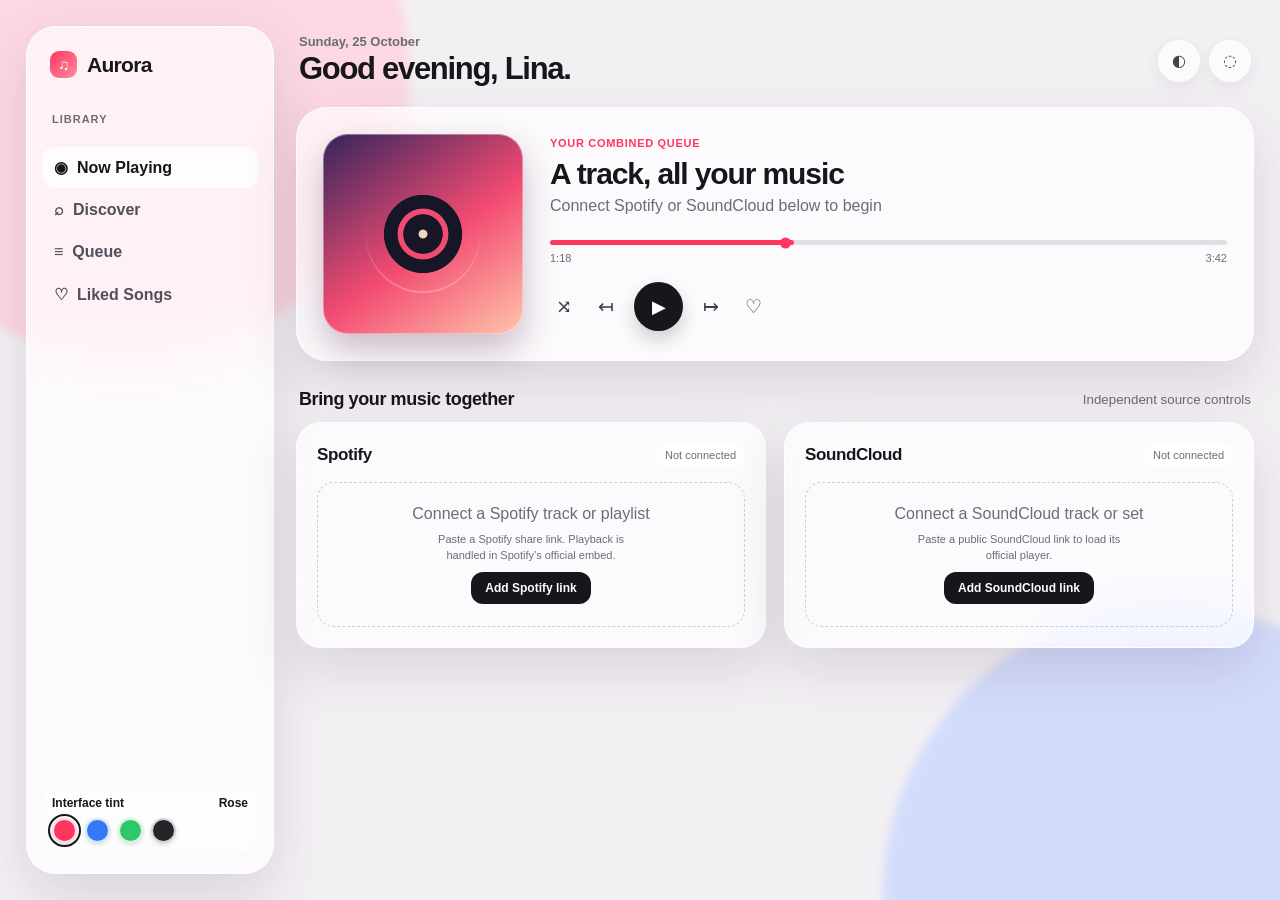
==== aurora-player.html @ c4b3d8cc "Add Aurora PWA assets" ====
<!doctype html>
<html lang="en">
<head>
  <meta charset="utf-8" />
  <meta name="viewport" content="width=device-width,initial-scale=1" />
  <title>Aurora — unified music player</title>
  <meta name="theme-color" content="#ff375f" />
  <link rel="manifest" href="./manifest.webmanifest" />
  <link rel="apple-touch-icon" href="./icon.svg" />
  <style>
    :root { --accent:#ff375f; --accent2:#ff9fb2; --ink:#16161b; --muted:#6c6c75; --card:rgba(255,255,255,.68); --stroke:rgba(255,255,255,.76); --bg:#f3f0f4; --shadow:0 22px 55px rgba(65,38,63,.14); }
    * { box-sizing:border-box } body { margin:0; font-family:-apple-system,BlinkMacSystemFont,"SF Pro Display","Segoe UI",sans-serif; color:var(--ink); background:var(--bg); min-height:100vh; overflow-x:hidden; }
    body:before, body:after { content:""; position:fixed; z-index:-1; filter:blur(4px); border-radius:999px; opacity:.72; } body:before { width:44vw; height:44vw; top:-16vw; left:-12vw; background:#ffd0db; } body:after { width:45vw; height:45vw; right:-14vw; bottom:-22vw; background:#c8d5ff; }
    .app { max-width:1280px; margin:auto; padding:26px; display:grid; grid-template-columns:248px minmax(0,1fr); gap:22px; }
    .glass { background:var(--card); backdrop-filter:blur(28px) saturate(150%); -webkit-backdrop-filter:blur(28px) saturate(150%); border:1px solid var(--stroke); box-shadow:var(--shadow); }
    aside { border-radius:30px; padding:20px 15px; min-height:calc(100vh - 52px); display:flex; flex-direction:column; gap:18px; }
    .brand { display:flex; align-items:center; gap:10px; padding:4px 8px 17px; font-weight:800; font-size:21px; letter-spacing:-.7px; } .brand i{width:27px;height:27px;border-radius:9px;display:grid;place-items:center;background:linear-gradient(135deg,var(--accent),#ff8a9f);color:#fff;font-style:normal;font-size:15px;}
    .navlabel{font-size:11px;text-transform:uppercase;letter-spacing:1px;color:var(--muted);font-weight:700;margin:0 10px 3px} button{font:inherit;border:0;cursor:pointer}.nav button{width:100%;text-align:left;background:transparent;padding:11px 12px;border-radius:13px;color:#50505a;font-weight:600;margin:1px 0}.nav button.active,.nav button:hover{background:rgba(255,255,255,.76);color:var(--ink)}.nav span{margin-right:9px}.setting{margin-top:auto;padding:10px;border-radius:18px;background:rgba(255,255,255,.42)}.setting label{font-size:12px;font-weight:700;display:flex;justify-content:space-between;margin-bottom:8px}.setting input{width:100%;accent-color:var(--accent)}
    main { min-width:0; }.topbar{display:flex;align-items:center;justify-content:space-between;margin:8px 3px 20px}.eyebrow{font-size:13px;color:var(--muted);font-weight:600}.topbar h1{font-size:31px;letter-spacing:-1.3px;margin:2px 0 0}.actions{display:flex;gap:9px}.round{width:42px;height:42px;border-radius:50%;display:grid;place-items:center;background:rgba(255,255,255,.75);color:#444;box-shadow:0 5px 16px rgba(55,40,60,.08)}.round:hover{transform:scale(1.04)}
    .now { border-radius:31px; padding:26px; display:grid; grid-template-columns:200px 1fr; gap:27px; }.art{aspect-ratio:1;border-radius:25px;background:linear-gradient(145deg,#34255e,#f34b71 55%,#ffc5ac);box-shadow:inset 0 0 0 1px rgba(255,255,255,.35),0 16px 35px rgba(85,35,83,.3);display:grid;place-items:center;overflow:hidden}.art div{height:57%;width:57%;border-radius:50%;background:radial-gradient(circle,#f5d7bd 0 5%,#171627 6% 24%,#f04c73 25% 31%,#171627 32% 48%,transparent 49%);box-shadow:0 2px 1px rgba(255,255,255,.25)}.track{display:flex;flex-direction:column;justify-content:center;min-width:0}.source-pill{font-size:11px;letter-spacing:.7px;font-weight:800;color:var(--accent);text-transform:uppercase;margin-bottom:8px}.track h2{font-size:30px;letter-spacing:-1.1px;margin:0;white-space:nowrap;overflow:hidden;text-overflow:ellipsis}.track p{margin:6px 0 25px;color:var(--muted);font-weight:500}.scrub{height:5px;background:rgba(70,70,85,.15);border-radius:10px;position:relative}.scrub:before{content:"";position:absolute;left:0;top:0;width:36%;height:100%;border-radius:inherit;background:var(--accent)}.scrub:after{content:"";position:absolute;left:34%;top:50%;width:11px;height:11px;border-radius:50%;background:var(--accent);transform:translateY(-50%)}.time{font-size:11px;color:var(--muted);display:flex;justify-content:space-between;margin-top:7px}.controls{display:flex;align-items:center;gap:14px;margin-top:18px}.icon{background:transparent;font-size:19px;color:#3d3d45}.play{width:49px;height:49px;border-radius:50%;background:var(--ink);color:#fff;font-size:18px;box-shadow:0 9px 18px rgba(30,30,35,.2)}
    .sectionhead{display:flex;align-items:center;justify-content:space-between;margin:28px 3px 12px}.sectionhead h3{margin:0;font-size:18px;letter-spacing:-.4px}.sectionhead small{color:var(--muted)}.sources{display:grid;grid-template-columns:1fr 1fr;gap:18px}.source{border-radius:25px;padding:20px;min-height:220px}.source-top{display:flex;justify-content:space-between;align-items:center;margin-bottom:15px}.source-name{font-weight:800;font-size:17px;letter-spacing:-.4px}.status{font-size:11px;color:var(--muted);background:rgba(255,255,255,.72);padding:6px 9px;border-radius:999px}.connect{height:145px;border-radius:17px;border:1px dashed rgba(70,70,85,.24);display:flex;flex-direction:column;align-items:center;justify-content:center;text-align:center;padding:16px;color:var(--muted);gap:9px}.connect button{padding:9px 14px;background:var(--ink);color:#fff;border-radius:12px;font-size:12px;font-weight:700}.embed{width:100%;height:152px;border:0;border-radius:14px;display:none}.source.loaded .connect{display:none}.source.loaded .embed{display:block}.hint{font-size:11px;line-height:1.4;max-width:210px}.customize{display:flex;gap:8px;align-items:center}.swatch{width:25px;height:25px;border-radius:50%;border:2px solid rgba(255,255,255,.8);box-shadow:0 2px 5px #0002}.swatch.pink{background:#ff375f}.swatch.blue{background:#3478f6}.swatch.green{background:#30c76a}.swatch.black{background:#25242a}.swatch.selected{outline:2px solid var(--ink);outline-offset:2px}
    dialog{border:0;border-radius:24px;padding:23px;width:min(430px,calc(100% - 30px));box-shadow:0 24px 80px #0004}.modal-title{font-size:21px;font-weight:800;margin:0 0 6px}.modal-text{font-size:13px;line-height:1.5;color:#666;margin:0 0 15px}input.url{width:100%;padding:12px;border-radius:12px;border:1px solid #ddd;font:inherit;margin-bottom:10px}.modal-actions{display:flex;justify-content:flex-end;gap:8px}.cancel,.save{padding:10px 13px;border-radius:12px;font-weight:700}.cancel{background:#eee}.save{background:var(--ink);color:#fff}
    @media(max-width:780px){.app{padding:13px;display:block}aside{min-height:auto;margin-bottom:15px;padding:14px;border-radius:24px}.nav{display:none}.setting{margin-top:0}.topbar h1{font-size:25px}.now{grid-template-columns:112px 1fr;padding:17px;gap:17px}.track h2{font-size:22px}.track p{margin-bottom:16px}.sources{grid-template-columns:1fr}.topbar{margin-top:12px}}
  </style>
</head>
<body>
  <div class="app">
    <aside class="glass"><div class="brand"><i>♫</i>Aurora</div><div class="navlabel">Library</div><nav class="nav"><button class="active"><span>◉</span>Now Playing</button><button><span>⌕</span>Discover</button><button><span>≡</span>Queue</button><button><span>♡</span>Liked Songs</button></nav><div class="setting"><label>Interface tint <output id="tintName">Rose</output></label><div class="customize"><button class="swatch pink selected" data-color="#ff375f" data-name="Rose"></button><button class="swatch blue" data-color="#3478f6" data-name="Ocean"></button><button class="swatch green" data-color="#30c76a" data-name="Mint"></button><button class="swatch black" data-color="#25242a" data-name="Graphite"></button></div></div></aside>
    <main><header class="topbar"><div><div class="eyebrow">Sunday, 25 October</div><h1>Good evening, Lina.</h1></div><div class="actions"><button class="round" id="theme" title="Switch light/dark">◐</button><button class="round" title="Account">◌</button></div></header>
      <section class="now glass"><div class="art"><div></div></div><div class="track"><div class="source-pill" id="playingSource">Your combined queue</div><h2 id="songTitle">A track, all your music</h2><p id="artist">Connect Spotify or SoundCloud below to begin</p><div class="scrub"></div><div class="time"><span>1:18</span><span>3:42</span></div><div class="controls"><button class="icon" title="Shuffle">⤨</button><button class="icon" title="Previous">↤</button><button class="play" id="play">▶</button><button class="icon" title="Next">↦</button><button class="icon" title="Like">♡</button></div></div></section>
      <div class="sectionhead"><h3>Bring your music together</h3><small>Independent source controls</small></div>
      <section class="sources"><article class="source glass" id="spotify"><div class="source-top"><div class="source-name">Spotify</div><span class="status">Not connected</span></div><div class="connect"><div>Connect a Spotify track or playlist</div><div class="hint">Paste a Spotify share link. Playback is handled in Spotify’s official embed.</div><button data-source="spotify">Add Spotify link</button></div><iframe class="embed" allow="autoplay; clipboard-write; encrypted-media; fullscreen; picture-in-picture" loading="lazy"></iframe></article>
      <article class="source glass" id="soundcloud"><div class="source-top"><div class="source-name">SoundCloud</div><span class="status">Not connected</span></div><div class="connect"><div>Connect a SoundCloud track or set</div><div class="hint">Paste a public SoundCloud link to load its official player.</div><button data-source="soundcloud">Add SoundCloud link</button></div><iframe class="embed" allow="autoplay" loading="lazy"></iframe></article></section>
    </main>
  </div>
  <dialog id="linkDialog"><form method="dialog"><p class="modal-title" id="modalTitle">Add music link</p><p class="modal-text">Paste a public share URL. It will stay only in this browser session.</p><input class="url" id="musicUrl" type="url" placeholder="https://…" required /><div class="modal-actions"><button class="cancel" value="cancel">Cancel</button><button class="save" id="saveLink" value="default">Load player</button></div></form></dialog>
  <script>
    const dialog=document.querySelector('#linkDialog'), input=document.querySelector('#musicUrl'); let selectedSource='';
    document.querySelectorAll('[data-source]').forEach(b=>b.onclick=()=>{selectedSource=b.dataset.source;document.querySelector('#modalTitle').textContent='Add '+(selectedSource==='spotify'?'Spotify':'SoundCloud')+' link';input.value='';dialog.showModal();});
    document.querySelector('#saveLink').onclick=(e)=>{if(!input.checkValidity())return; e.preventDefault();let u=input.value.trim(), host;try{host=new URL(u).hostname}catch{return} if(selectedSource==='spotify'&&!host.includes('spotify.com')){alert('Please use a Spotify share URL.');return} if(selectedSource==='soundcloud'&&!host.includes('soundcloud.com')){alert('Please use a SoundCloud share URL.');return} const card=document.querySelector('#'+selectedSource), iframe=card.querySelector('iframe'); iframe.src=selectedSource==='spotify'?u.replace('open.spotify.com/','open.spotify.com/embed/'):'https://w.soundcloud.com/player/?url='+encodeURIComponent(u)+'&color=%23ff375f&auto_play=false&hide_related=true&show_comments=false&show_user=true&show_reposts=false&show_teaser=true';card.classList.add('loaded');card.querySelector('.status').textContent='Ready';document.querySelector('#playingSource').textContent=selectedSource+' is ready to play';document.querySelector('#artist').textContent='Loaded from '+(selectedSource==='spotify'?'Spotify':'SoundCloud')+' • Use the official player below';dialog.close();};
    document.querySelectorAll('.swatch').forEach(s=>s.onclick=()=>{document.documentElement.style.setProperty('--accent',s.dataset.color);document.querySelector('#tintName').textContent=s.dataset.name;document.querySelectorAll('.swatch').forEach(x=>x.classList.remove('selected'));s.classList.add('selected');});
    let playing=false;document.querySelector('#play').onclick=e=>{playing=!playing;e.currentTarget.textContent=playing?'Ⅱ':'▶';document.querySelector('#songTitle').textContent=playing?'Your music is ready':'A track, all your music'};
    document.querySelector('#theme').onclick=()=>{let dark=document.body.classList.toggle('dark');Object.assign(document.documentElement.style,{ '--bg':dark?'#17161e':'#f3f0f4','--ink':dark?'#f5f2f6':'#16161b','--card':dark?'rgba(39,37,49,.72)':'rgba(255,255,255,.68)','--stroke':dark?'rgba(255,255,255,.12)':'rgba(255,255,255,.76)'});document.body.style.color=dark?'#f5f2f6':'#16161b'};
  </script>
  <script>if ('serviceWorker' in navigator && location.protocol !== 'file:') navigator.serviceWorker.register('./service-worker.js');</script>
</body>
</html>
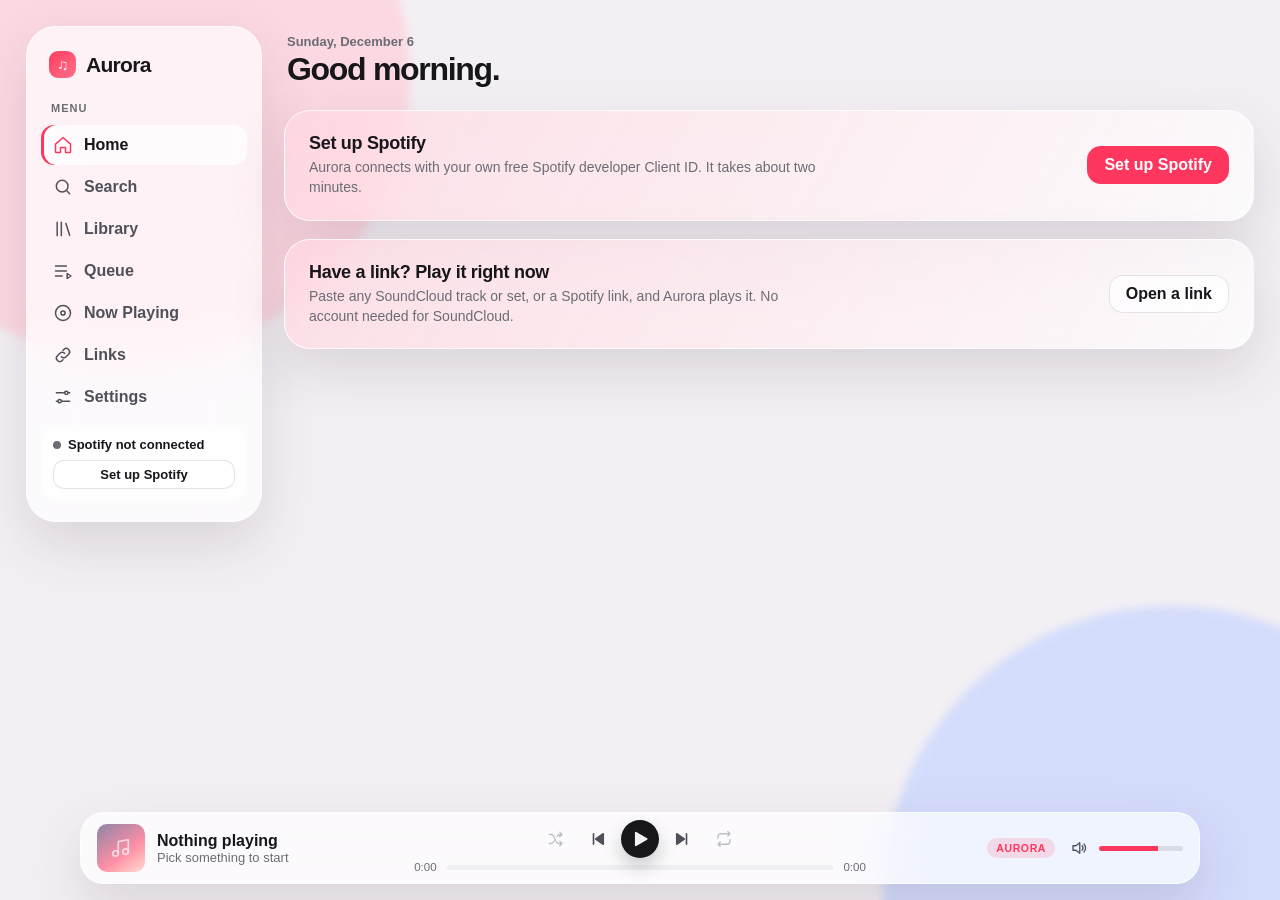
==== commit c58bc70c: "Turn Aurora into a full app: Spotify playback, library, search, queue - Spotify sign-in (PKCE) and i" ====
--- a/aurora-player.html
+++ b/aurora-player.html
@@ -1,47 +1,7 @@
 <!doctype html>
-<html lang="en">
-<head>
-  <meta charset="utf-8" />
-  <meta name="viewport" content="width=device-width,initial-scale=1" />
-  <title>Aurora — unified music player</title>
-  <meta name="theme-color" content="#ff375f" />
-  <link rel="manifest" href="./manifest.webmanifest" />
-  <link rel="apple-touch-icon" href="./icon.svg" />
-  <style>
-    :root { --accent:#ff375f; --accent2:#ff9fb2; --ink:#16161b; --muted:#6c6c75; --card:rgba(255,255,255,.68); --stroke:rgba(255,255,255,.76); --bg:#f3f0f4; --shadow:0 22px 55px rgba(65,38,63,.14); }
-    * { box-sizing:border-box } body { margin:0; font-family:-apple-system,BlinkMacSystemFont,"SF Pro Display","Segoe UI",sans-serif; color:var(--ink); background:var(--bg); min-height:100vh; overflow-x:hidden; }
-    body:before, body:after { content:""; position:fixed; z-index:-1; filter:blur(4px); border-radius:999px; opacity:.72; } body:before { width:44vw; height:44vw; top:-16vw; left:-12vw; background:#ffd0db; } body:after { width:45vw; height:45vw; right:-14vw; bottom:-22vw; background:#c8d5ff; }
-    .app { max-width:1280px; margin:auto; padding:26px; display:grid; grid-template-columns:248px minmax(0,1fr); gap:22px; }
-    .glass { background:var(--card); backdrop-filter:blur(28px) saturate(150%); -webkit-backdrop-filter:blur(28px) saturate(150%); border:1px solid var(--stroke); box-shadow:var(--shadow); }
-    aside { border-radius:30px; padding:20px 15px; min-height:calc(100vh - 52px); display:flex; flex-direction:column; gap:18px; }
-    .brand { display:flex; align-items:center; gap:10px; padding:4px 8px 17px; font-weight:800; font-size:21px; letter-spacing:-.7px; } .brand i{width:27px;height:27px;border-radius:9px;display:grid;place-items:center;background:linear-gradient(135deg,var(--accent),#ff8a9f);color:#fff;font-style:normal;font-size:15px;}
-    .navlabel{font-size:11px;text-transform:uppercase;letter-spacing:1px;color:var(--muted);font-weight:700;margin:0 10px 3px} button{font:inherit;border:0;cursor:pointer}.nav button{width:100%;text-align:left;background:transparent;padding:11px 12px;border-radius:13px;color:#50505a;font-weight:600;margin:1px 0}.nav button.active,.nav button:hover{background:rgba(255,255,255,.76);color:var(--ink)}.nav span{margin-right:9px}.setting{margin-top:auto;padding:10px;border-radius:18px;background:rgba(255,255,255,.42)}.setting label{font-size:12px;font-weight:700;display:flex;justify-content:space-between;margin-bottom:8px}.setting input{width:100%;accent-color:var(--accent)}
-    main { min-width:0; }.topbar{display:flex;align-items:center;justify-content:space-between;margin:8px 3px 20px}.eyebrow{font-size:13px;color:var(--muted);font-weight:600}.topbar h1{font-size:31px;letter-spacing:-1.3px;margin:2px 0 0}.actions{display:flex;gap:9px}.round{width:42px;height:42px;border-radius:50%;display:grid;place-items:center;background:rgba(255,255,255,.75);color:#444;box-shadow:0 5px 16px rgba(55,40,60,.08)}.round:hover{transform:scale(1.04)}
-    .now { border-radius:31px; padding:26px; display:grid; grid-template-columns:200px 1fr; gap:27px; }.art{aspect-ratio:1;border-radius:25px;background:linear-gradient(145deg,#34255e,#f34b71 55%,#ffc5ac);box-shadow:inset 0 0 0 1px rgba(255,255,255,.35),0 16px 35px rgba(85,35,83,.3);display:grid;place-items:center;overflow:hidden}.art div{height:57%;width:57%;border-radius:50%;background:radial-gradient(circle,#f5d7bd 0 5%,#171627 6% 24%,#f04c73 25% 31%,#171627 32% 48%,transparent 49%);box-shadow:0 2px 1px rgba(255,255,255,.25)}.track{display:flex;flex-direction:column;justify-content:center;min-width:0}.source-pill{font-size:11px;letter-spacing:.7px;font-weight:800;color:var(--accent);text-transform:uppercase;margin-bottom:8px}.track h2{font-size:30px;letter-spacing:-1.1px;margin:0;white-space:nowrap;overflow:hidden;text-overflow:ellipsis}.track p{margin:6px 0 25px;color:var(--muted);font-weight:500}.scrub{height:5px;background:rgba(70,70,85,.15);border-radius:10px;position:relative}.scrub:before{content:"";position:absolute;left:0;top:0;width:36%;height:100%;border-radius:inherit;background:var(--accent)}.scrub:after{content:"";position:absolute;left:34%;top:50%;width:11px;height:11px;border-radius:50%;background:var(--accent);transform:translateY(-50%)}.time{font-size:11px;color:var(--muted);display:flex;justify-content:space-between;margin-top:7px}.controls{display:flex;align-items:center;gap:14px;margin-top:18px}.icon{background:transparent;font-size:19px;color:#3d3d45}.play{width:49px;height:49px;border-radius:50%;background:var(--ink);color:#fff;font-size:18px;box-shadow:0 9px 18px rgba(30,30,35,.2)}
-    .sectionhead{display:flex;align-items:center;justify-content:space-between;margin:28px 3px 12px}.sectionhead h3{margin:0;font-size:18px;letter-spacing:-.4px}.sectionhead small{color:var(--muted)}.sources{display:grid;grid-template-columns:1fr 1fr;gap:18px}.source{border-radius:25px;padding:20px;min-height:220px}.source-top{display:flex;justify-content:space-between;align-items:center;margin-bottom:15px}.source-name{font-weight:800;font-size:17px;letter-spacing:-.4px}.status{font-size:11px;color:var(--muted);background:rgba(255,255,255,.72);padding:6px 9px;border-radius:999px}.connect{height:145px;border-radius:17px;border:1px dashed rgba(70,70,85,.24);display:flex;flex-direction:column;align-items:center;justify-content:center;text-align:center;padding:16px;color:var(--muted);gap:9px}.connect button{padding:9px 14px;background:var(--ink);color:#fff;border-radius:12px;font-size:12px;font-weight:700}.embed{width:100%;height:152px;border:0;border-radius:14px;display:none}.source.loaded .connect{display:none}.source.loaded .embed{display:block}.hint{font-size:11px;line-height:1.4;max-width:210px}.customize{display:flex;gap:8px;align-items:center}.swatch{width:25px;height:25px;border-radius:50%;border:2px solid rgba(255,255,255,.8);box-shadow:0 2px 5px #0002}.swatch.pink{background:#ff375f}.swatch.blue{background:#3478f6}.swatch.green{background:#30c76a}.swatch.black{background:#25242a}.swatch.selected{outline:2px solid var(--ink);outline-offset:2px}
-    dialog{border:0;border-radius:24px;padding:23px;width:min(430px,calc(100% - 30px));box-shadow:0 24px 80px #0004}.modal-title{font-size:21px;font-weight:800;margin:0 0 6px}.modal-text{font-size:13px;line-height:1.5;color:#666;margin:0 0 15px}input.url{width:100%;padding:12px;border-radius:12px;border:1px solid #ddd;font:inherit;margin-bottom:10px}.modal-actions{display:flex;justify-content:flex-end;gap:8px}.cancel,.save{padding:10px 13px;border-radius:12px;font-weight:700}.cancel{background:#eee}.save{background:var(--ink);color:#fff}
-    @media(max-width:780px){.app{padding:13px;display:block}aside{min-height:auto;margin-bottom:15px;padding:14px;border-radius:24px}.nav{display:none}.setting{margin-top:0}.topbar h1{font-size:25px}.now{grid-template-columns:112px 1fr;padding:17px;gap:17px}.track h2{font-size:22px}.track p{margin-bottom:16px}.sources{grid-template-columns:1fr}.topbar{margin-top:12px}}
-  </style>
-</head>
-<body>
-  <div class="app">
-    <aside class="glass"><div class="brand"><i>♫</i>Aurora</div><div class="navlabel">Library</div><nav class="nav"><button class="active"><span>◉</span>Now Playing</button><button><span>⌕</span>Discover</button><button><span>≡</span>Queue</button><button><span>♡</span>Liked Songs</button></nav><div class="setting"><label>Interface tint <output id="tintName">Rose</output></label><div class="customize"><button class="swatch pink selected" data-color="#ff375f" data-name="Rose"></button><button class="swatch blue" data-color="#3478f6" data-name="Ocean"></button><button class="swatch green" data-color="#30c76a" data-name="Mint"></button><button class="swatch black" data-color="#25242a" data-name="Graphite"></button></div></div></aside>
-    <main><header class="topbar"><div><div class="eyebrow">Sunday, 25 October</div><h1>Good evening, Lina.</h1></div><div class="actions"><button class="round" id="theme" title="Switch light/dark">◐</button><button class="round" title="Account">◌</button></div></header>
-      <section class="now glass"><div class="art"><div></div></div><div class="track"><div class="source-pill" id="playingSource">Your combined queue</div><h2 id="songTitle">A track, all your music</h2><p id="artist">Connect Spotify or SoundCloud below to begin</p><div class="scrub"></div><div class="time"><span>1:18</span><span>3:42</span></div><div class="controls"><button class="icon" title="Shuffle">⤨</button><button class="icon" title="Previous">↤</button><button class="play" id="play">▶</button><button class="icon" title="Next">↦</button><button class="icon" title="Like">♡</button></div></div></section>
-      <div class="sectionhead"><h3>Bring your music together</h3><small>Independent source controls</small></div>
-      <section class="sources"><article class="source glass" id="spotify"><div class="source-top"><div class="source-name">Spotify</div><span class="status">Not connected</span></div><div class="connect"><div>Connect a Spotify track or playlist</div><div class="hint">Paste a Spotify share link. Playback is handled in Spotify’s official embed.</div><button data-source="spotify">Add Spotify link</button></div><iframe class="embed" allow="autoplay; clipboard-write; encrypted-media; fullscreen; picture-in-picture" loading="lazy"></iframe></article>
-      <article class="source glass" id="soundcloud"><div class="source-top"><div class="source-name">SoundCloud</div><span class="status">Not connected</span></div><div class="connect"><div>Connect a SoundCloud track or set</div><div class="hint">Paste a public SoundCloud link to load its official player.</div><button data-source="soundcloud">Add SoundCloud link</button></div><iframe class="embed" allow="autoplay" loading="lazy"></iframe></article></section>
-    </main>
-  </div>
-  <dialog id="linkDialog"><form method="dialog"><p class="modal-title" id="modalTitle">Add music link</p><p class="modal-text">Paste a public share URL. It will stay only in this browser session.</p><input class="url" id="musicUrl" type="url" placeholder="https://…" required /><div class="modal-actions"><button class="cancel" value="cancel">Cancel</button><button class="save" id="saveLink" value="default">Load player</button></div></form></dialog>
-  <script>
-    const dialog=document.querySelector('#linkDialog'), input=document.querySelector('#musicUrl'); let selectedSource='';
-    document.querySelectorAll('[data-source]').forEach(b=>b.onclick=()=>{selectedSource=b.dataset.source;document.querySelector('#modalTitle').textContent='Add '+(selectedSource==='spotify'?'Spotify':'SoundCloud')+' link';input.value='';dialog.showModal();});
-    document.querySelector('#saveLink').onclick=(e)=>{if(!input.checkValidity())return; e.preventDefault();let u=input.value.trim(), host;try{host=new URL(u).hostname}catch{return} if(selectedSource==='spotify'&&!host.includes('spotify.com')){alert('Please use a Spotify share URL.');return} if(selectedSource==='soundcloud'&&!host.includes('soundcloud.com')){alert('Please use a SoundCloud share URL.');return} const card=document.querySelector('#'+selectedSource), iframe=card.querySelector('iframe'); iframe.src=selectedSource==='spotify'?u.replace('open.spotify.com/','open.spotify.com/embed/'):'https://w.soundcloud.com/player/?url='+encodeURIComponent(u)+'&color=%23ff375f&auto_play=false&hide_related=true&show_comments=false&show_user=true&show_reposts=false&show_teaser=true';card.classList.add('loaded');card.querySelector('.status').textContent='Ready';document.querySelector('#playingSource').textContent=selectedSource+' is ready to play';document.querySelector('#artist').textContent='Loaded from '+(selectedSource==='spotify'?'Spotify':'SoundCloud')+' • Use the official player below';dialog.close();};
-    document.querySelectorAll('.swatch').forEach(s=>s.onclick=()=>{document.documentElement.style.setProperty('--accent',s.dataset.color);document.querySelector('#tintName').textContent=s.dataset.name;document.querySelectorAll('.swatch').forEach(x=>x.classList.remove('selected'));s.classList.add('selected');});
-    let playing=false;document.querySelector('#play').onclick=e=>{playing=!playing;e.currentTarget.textContent=playing?'Ⅱ':'▶';document.querySelector('#songTitle').textContent=playing?'Your music is ready':'A track, all your music'};
-    document.querySelector('#theme').onclick=()=>{let dark=document.body.classList.toggle('dark');Object.assign(document.documentElement.style,{ '--bg':dark?'#17161e':'#f3f0f4','--ink':dark?'#f5f2f6':'#16161b','--card':dark?'rgba(39,37,49,.72)':'rgba(255,255,255,.68)','--stroke':dark?'rgba(255,255,255,.12)':'rgba(255,255,255,.76)'});document.body.style.color=dark?'#f5f2f6':'#16161b'};
-  </script>
-  <script>if ('serviceWorker' in navigator && location.protocol !== 'file:') navigator.serviceWorker.register('./service-worker.js');</script>
-</body>
-</html>
+<meta charset="utf-8" />
+<title>Aurora</title>
+<!-- Old entry point kept so existing bookmarks and installs keep working. -->
+<script>location.replace('./' + location.search + location.hash);</script>
+<noscript><meta http-equiv="refresh" content="0; url=./" /></noscript>
+<a href="./">Open Aurora</a>
